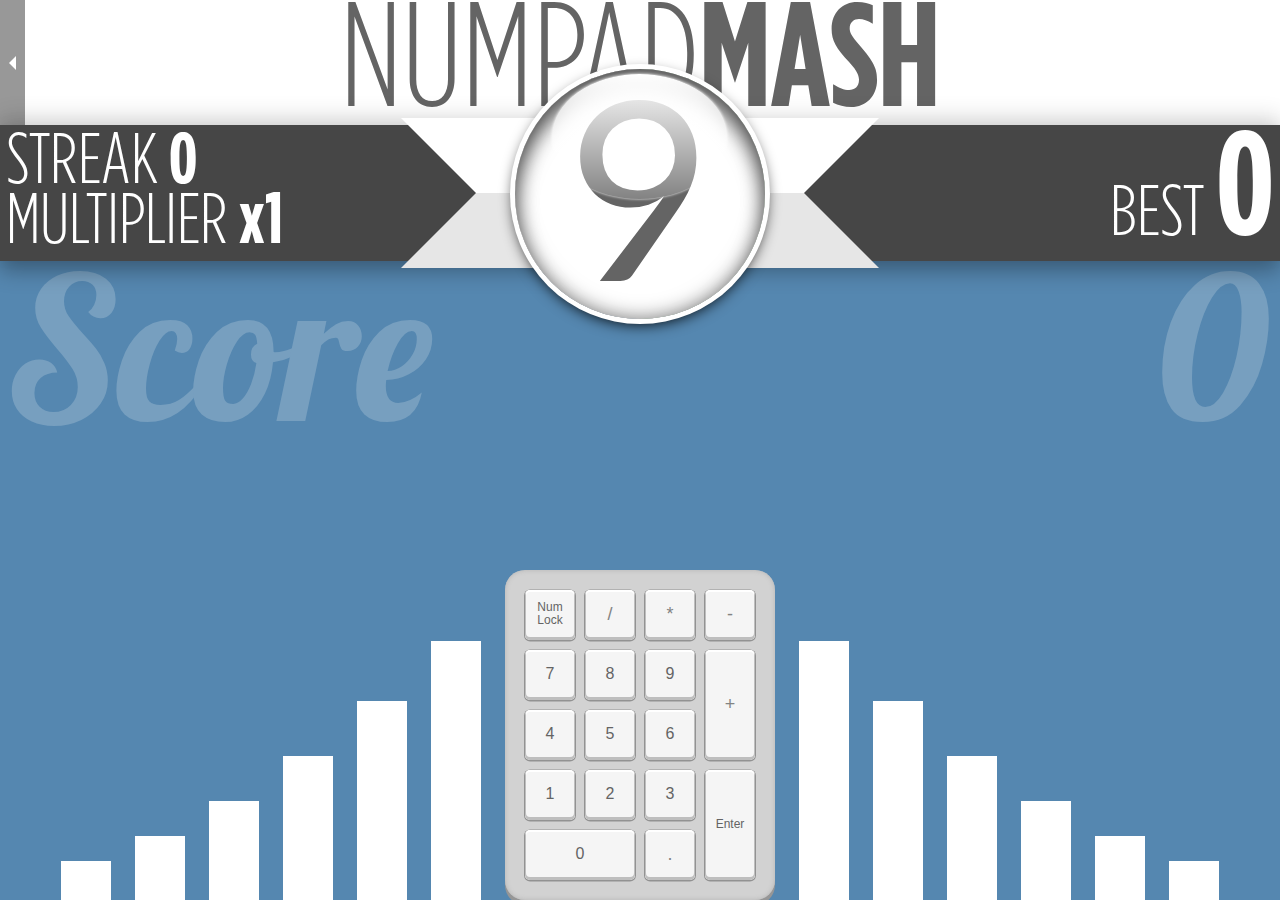
==== play.html @ 6dac90ae "first commit" ====
<!DOCTYPE html>
<html>
<head>
	<title>Numpad Mash</title>
	<link rel="icon" type="image/png" href="resources/favicon.png" />
	<link href='http://fonts.googleapis.com/css?family=Lato:100' rel='stylesheet' type='text/css' />
	<link href='http://fonts.googleapis.com/css?family=Lobster' rel='stylesheet' type='text/css' />
	<link type="text/css" rel="stylesheet" href="resources/css/play.css" />
	<script src="https://ajax.googleapis.com/ajax/libs/jquery/1.11.0/jquery.min.js"></script>
</head>

<body>
	<section id="main">
		<header>
			<a href="index.html"><div id="back"><div id="arrow"></div></div></a>
			NUMPAD<span style="font-family: 'GothamCondensed-Bold'">MASH</span>
		</header>
		<section id="hud">
			<span style="font-family: 'GothamCondensed-Light'">STREAK</span>
			<span id="streak">0</span><br />
			<span style="font-family: 'GothamCondensed-Light'">MULTIPLIER</span>
			x<span id="multiplier">1</span>
			<div id="ribbon"></div>
			<div id="clock-wipe">
				<div id="semi-circle1"></div>
				<div id="semi-circle2"></div>
				<div id="mask"></div>
			</div>
			<div id="num-display"></div>
			<div id="restart"><img src="resources/img/restart.png" /></div>
			<div id="highlight"></div>
			<span id="best"><span style="font-family: 'GothamCondensed-Light'; font-size: 72px">BEST </span>0</span>
		</section>
		<section id="hud2">
			<span style="margin-left: 5px">Score</span>
			<span id="score">0</span>
		</section>
		<div style="height: 380px"></div>
	</section>
	<section id="console">
		<div id="numpad">
			<table id="numpad">
				<tr>
					<td id="144" class="words"><span class="text">Num<br />Lock</span></td>
					<td id="111" class="symbol"><span class="text">/</span></td>
					<td id="106" class="symbol"><span class="text">*</span></td>
					<td id="109" class="symbol"><span class="text">-</span></td>
				</tr>
				<tr>
					<td id="103"><span class="text">7</span></td>
					<td id="104"><span class="text">8</span></td>
					<td id="105"><span class="text">9</span></td>
					<td id="107" class="symbol" rowspan="2"><span class="text">+</span></td>
				</tr>
				<tr>
					<td id="100"><span class="text">4</span></td>
					<td id="101"><span class="text">5</span></td>
					<td id="102"><span class="text">6</span></td>
				</tr>
				<tr>
					<td id="97"><span class="text">1</span></td>
					<td id="98"><span class="text">2</span></td>
					<td id="99"><span class="text">3</span></td>
					<td id="13" class="words" rowspan="2"><span class="text">Enter</span></td>
				</tr>
				<tr>
					<td id="96" colspan="2"><span class="text">0</span></td>
					<td id="110" class="symbol"><span class="text">.</span></td>
				</tr>
			</table>
		</div>
		<div id="bars">
			<div class="bar one" style="height: 25px"></div>
			<div class="bar two" style="height: 40px"></div>
			<div class="bar three" style="height: 65px"></div>
			<div class="bar four" style="height: 100px"></div>
			<div class="bar five" style="height: 145px"></div>
			<div class="bar six" style="height: 200px"></div>
			<div class="bar seven" style="height: 260px; margin-right: 304px"></div>

			<div class="bar seven" style="height: 260px"></div>
			<div class="bar six" style="height: 200px"></div>
			<div class="bar five" style="height: 145px"></div>
			<div class="bar four" style="height: 100px"></div>
			<div class="bar three" style="height: 65px"></div>
			<div class="bar two" style="height: 40px"></div>
			<div class="bar one" style="height: 25px"></div>
		</div>
	</section>

	<audio id="right" src="resources/audio/right.wav"></audio>
	<audio id="wrong" src="resources/audio/wrong.wav"></audio>

	<script src="resources/js/play.js"></script>
</body>
</html>
---- resources/css/play.css ----
@font-face {
	font-family: 'GothamCondensed-Bold';
	src: url('../fonts/GothamCondensed-Bold.eot?') format('eot'), 
		url('../fonts/GothamCondensed-Bold.otf') format('opentype'),
		url('../fonts/GothamCondensed-Bold.woff') format('woff'), 
		url('../fonts/GothamCondensed-Bold.ttf') format('truetype'),
		url('../fonts/GothamCondensed-Bold.svg#GothamCondensed-Bold') format('svg');
}

@font-face {
	font-family: 'GothamCondensed-Light';
	src: url('../fonts/GothamCondensed-Light.eot?') format('eot'), 
		url('../fonts/GothamCondensed-Light.otf') format('opentype'),
		url('../fonts/GothamCondensed-Light.woff') format('woff'), 
		url('../fonts/GothamCondensed-Light.ttf') format('truetype'),
		url('../fonts/GothamCondensed-Light.svg#GothamCondensed-Light') format('svg');
}

* {
	margin: 0;
	-webkit-user-select: none;
	-moz-user-select: none;
	-ms-user-select: none;
}

html {
	height: 100%;
}

body {
	min-width: 1024px;
	height: 100%;
	background: rgb(85,135,176);
}

#main {
	min-height: 100%;
	height: auto !important;
	height: 100%;
	margin-bottom: -380px;
}

header {
	width: 100%;
	height: 125px;
	background: white;
	font-family: 'GothamCondensed-Light';
	font-size: 148px;
	color: rgb(100,100,100);
	text-align: center;
	line-height: 125px;
}

#back {
	position: absolute;
	width: 20px;
	height: 125px;
	background: black;
	opacity: 0.25;
	cursor: pointer;
	-webkit-transition: width 0.5s, opacity 0.5s;
	transition: width 0.5s, opacity 0.5s;
}

#back:hover {
	width: 25px;
	opacity: 0.4;
}

#arrow {
	position: absolute;
	top: 0;
	left: 0;
	right: 0;
	bottom: 0;
	width: 0;
	height: 0;
	border-top: 7px solid transparent;
	border-right: 7px solid white;
	border-bottom: 7px solid transparent;
	margin: auto;
}

#hud {
	position: relative;
	width: 99%;
	height: 123px;
	padding: 0.5%;
	box-shadow: 0 -10px 20px rgba(0,0,0,0.12), 0 10px 20px rgba(0,0,0,0.3);
	background: rgb(70,70,70);
	font-family: 'GothamCondensed-Bold';
	font-size: 72px;
	color: white;
	line-height: 60px;
}

#best {
	font-size: 148px;
	line-height: 0;
	float: right;
}

#ribbon {
	position: absolute;
	top: -7px;
	left: 0;
	right: 0;
	width: 25.6%;
	border-top: 75px solid white;
	border-left: 75px solid transparent;
	border-right: 75px solid transparent;
	border-bottom: 75px solid rgb(230,230,230);
	margin: auto;
}

#clock-wipe {
	position: absolute;
	top: -56px;
	left: 0;
	right: 0;
	z-index: 1;
	margin: auto;
	width: 250px;
	height: 250px;
	border-radius: 100%;
	background: white;
}

#mask {
	position: absolute;
	top: 0;
	right: 0;
	width: 125px;
	height: 250px;
	border-radius: 0 250px 250px 0;
	background: white;
	-webkit-transform-origin: 0% 50%;
	transform-origin: 0% 50%;
}

@-webkit-keyframes rotate {
	0% { -webkit-transform: rotate(0deg); }
	100% { -webkit-transform: rotate(360deg); }
}
@keyframes rotate {
	0% { transform: rotate(0deg); }
	100% { transform: rotate(360deg); }
}

#semi-circle1 {
	display: inline-block;
	width: 125px;
	height: 250px;
	border-radius: 250px 0 0 250px;
	background: green;
	opacity: 0;
}

#semi-circle2 {
	position: absolute;
	display: inline-block;
	width: 125px;
	height: 250px;
	border-radius: 0 250px 250px 0;
	background: green;
}

#num-display {
	position: absolute;
	top: -56px;
	left: 0;
	right: 0;
	z-index: 1;
	width: 250px;
	height: 250px;
	border-radius: 100%;
	box-shadow: inset 0 0 20px 0 rgba(0,0,0,0.5), inset 0 15px 20px 0 rgba(0,0,0,0.5), 0 0 0 5px white, 0 5px 15px black;
	margin: auto;
	background: rgba(255,255,255,0.85);
	font-family: 'Lato';
	font-size: 250px;
	color: rgb(100,100,100);
	text-align: center;
	line-height: 231px;
}

#num-display.right {
	-webkit-animation: right 0.4s;
	animation: right 0.4s;
}
@-webkit-keyframes right {
	25% { box-shadow: inset 0 0 20px 0 rgba(0,0,0,0.2), inset 0 15px 20px 0 rgba(0,0,0,0.5), 0 0 0 5px white, 0 5px 15px black }
	75% { box-shadow: inset 0 0 20px 0 green, inset 0 15px 20px 0 rgba(0,0,0,0.5), 0 0 0 5px white, 0 5px 15px black }
}
@keyframes right {
	25% { box-shadow: inset 0 0 20px 0 rgba(0,0,0,0.2), inset 0 15px 20px 0 rgba(0,0,0,0.5), 0 0 0 5px white, 0 5px 15px black }
	75% { box-shadow: inset 0 0 20px 0 green, inset 0 15px 20px 0 rgba(0,0,0,0.5), 0 0 0 5px white, 0 5px 15px black }
}

#num-display.wrong {
	-webkit-animation: wrong 0.4s;
	animation: wrong 0.4s;
}
@-webkit-keyframes wrong {
	25% { box-shadow: inset 0 0 20px 0 rgba(0,0,0,0.2), inset 0 15px 20px 0 rgba(0,0,0,0.5), 0 0 0 5px white, 0 5px 15px black }
	75% { box-shadow: inset 0 0 20px 0 red, inset 0 15px 20px 0 rgba(0,0,0,0.5), 0 0 0 5px white, 0 5px 15px black }
}
@keyframes wrong {
	25% { box-shadow: inset 0 0 20px 0 rgba(0,0,0,0.2), inset 0 15px 20px 0 rgba(0,0,0,0.5), 0 0 0 5px white, 0 5px 15px black }
	75% { box-shadow: inset 0 0 20px 0 red, inset 0 15px 20px 0 rgba(0,0,0,0.5), 0 0 0 5px white, 0 5px 15px black }
}

#restart {
	position: absolute;
	top: -56px;
	left: 0;
	right: 0;
	z-index: 1;
	width: 250px;
	height: 250px;
	border-radius: 100%;
	margin: auto;
	background: rgba(0,0,0,0.25);
	opacity: 0;
	cursor: pointer;
	-webkit-transition: opacity 0.5s;
	transition: opacity 0.5s;
}

#restart:hover {
	opacity: 1 !important;
}

img {
	position: absolute;
	top: 0;
	left: 0;
	right: 0;
	bottom: 0;
	margin: auto;
}

#highlight {
	position: absolute;
	top: -51px;
	left: 0;
	right: 0;
	z-index: 1;
	width: 175px;
	height: 125px;
	border-radius: 100%;
	box-shadow: 0 0 3px white;
	margin: auto;
	background: -webkit-linear-gradient(white, rgba(255,255,255,0.2));
	background: linear-gradient(white, rgba(255,255,255,0.2));
	pointer-events: none;
}

#hud2 {
	position: absolute;
	z-index: -1;
	width: 100%;
	min-width: 1024px;
	font-family: 'Lobster', cursive;
	font-size: 200px;
	color: rgb(119,159,191);
	line-height: 170px;
}

#score {
	margin-right: 13px;
	float: right;
}

#console {
	position: relative;
	height: 380px;
	width: 100%;
}

div#numpad {
	margin: 0 auto;
	width: 270px;
}

table#numpad {
	position: absolute;
	bottom: 0;
	padding: 10px;
	border-radius: 20px;
	border-collapse: separate;
	border-spacing: 10px;
	box-shadow: inset 0 0 5px rgb(180,180,180), 0 5px 0 rgb(150,150,150);
	background: rgb(210,210,210);
}

table#numpad td {
	width: 50px;
	height: 50px;
	padding: 0;
	border-radius: 5px;
	box-shadow: 0 0.5px 0.5px 1px rgba(0,0,0,0.3), inset 0 -2px 0 1px rgb(190,190,190), inset 0 1px 0 1px rgba(255,255,255,1);
	background: rgb(245,245,245);
	font-family: 'Arial';
	font-size: 16px;
	color: rgb(100,100,100);
	text-align: center;
	vertical-align: middle;
	cursor: pointer;
}

table#numpad td .text {
	position: relative;
	top: -1px;
}

table#numpad td.words {
	font-size: 12px;
	line-height: 13px;
}

table#numpad td.symbol {
	font-size: 18px;
	color: rgb(131,131,131);
}

table#numpad td:hover {
	box-shadow: 0 0.5px 0.5px 1px rgba(0,0,0,0.3), inset 0 -2px 0 1px rgb(190,190,190);
	background: rgb(230,230,230);
}

table#numpad td:active {
	box-shadow: 0 0 3px rgb(210,210,210), inset 0 0 0 1px rgb(210,210,210), inset 0 0 1px 1px rgb(230,230,230);
}

table#numpad td:active .text {
	top: 0;
}

table#numpad td.press {
	box-shadow: inset 0 0 0 1px rgb(210,210,210), inset 0 0 1px 1px rgb(230,230,230);
}

table#numpad td.press .text {
	top: 0;
}

#bars {
	position: absolute;
	left: 0;
	right: 0;
	bottom: 0;
	z-index: -1;
	width: 100%;
	min-width: 1024px;
	margin: auto;
	text-align: center;
	overflow: hidden;
}

.bar {
	position: relative;
	display: inline-block;
	width: 50px;
	margin: 0 10px -5px;
	background: white;
}

@media (max-width: 1342px) {
	.bar.one {
		display: none;
	}
}

@media (max-width: 1194px) {
	.bar.two {
		display: none;
	}
}

@media (max-width: 1046px) {
	.bar.three {
		display: none;
	}
}
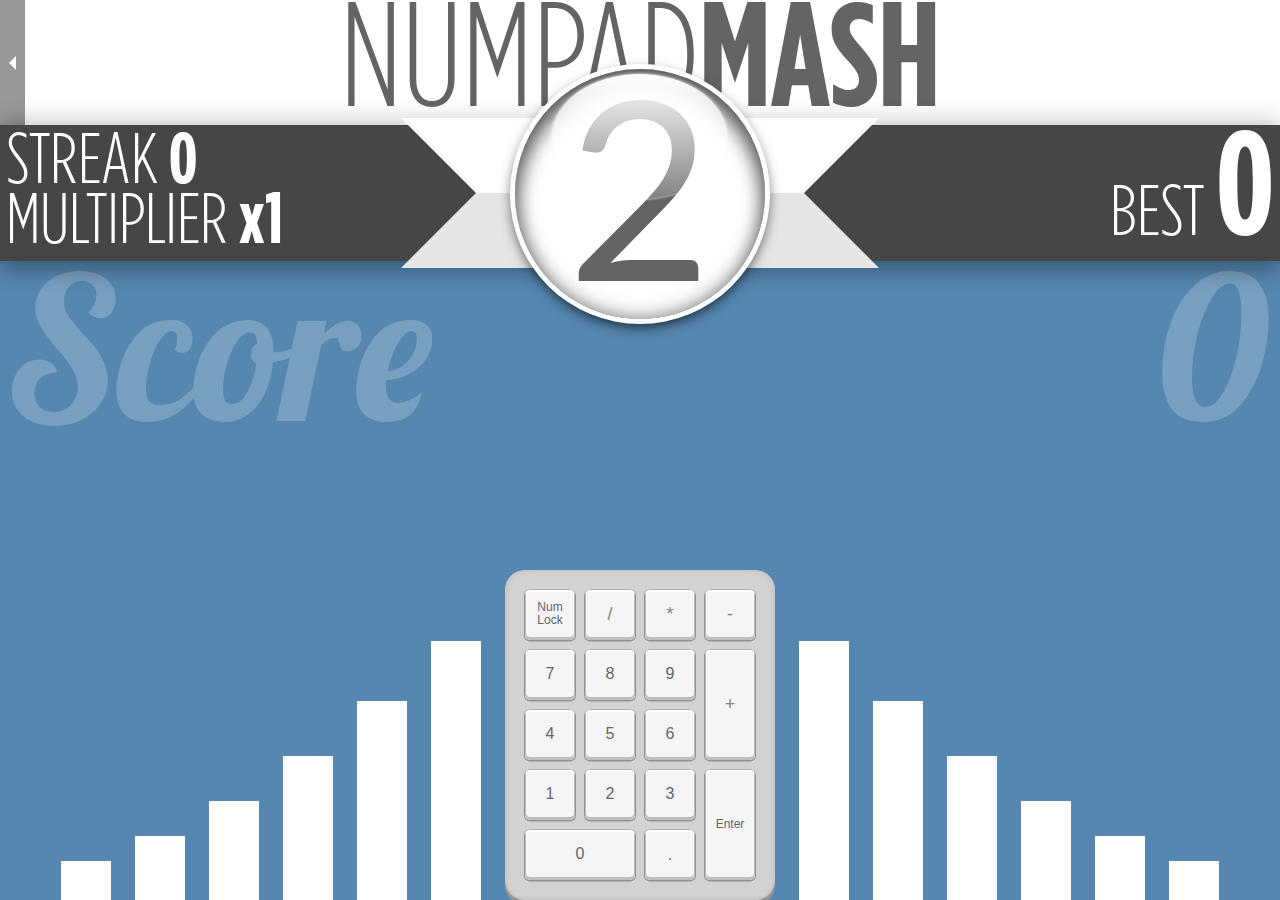
==== commit 1f6242e0: "redirected references" ====
--- a/play.html
+++ b/play.html
@@ -12,7 +12,7 @@
 <body>
 	<section id="main">
 		<header>
-			<a href="index.html"><div id="back"><div id="arrow"></div></div></a>
+			<a href="http://galacemiguel.github.io/numpad-mash"><div id="back"><div id="arrow"></div></div></a>
 			NUMPAD<span style="font-family: 'GothamCondensed-Bold'">MASH</span>
 		</header>
 		<section id="hud">
